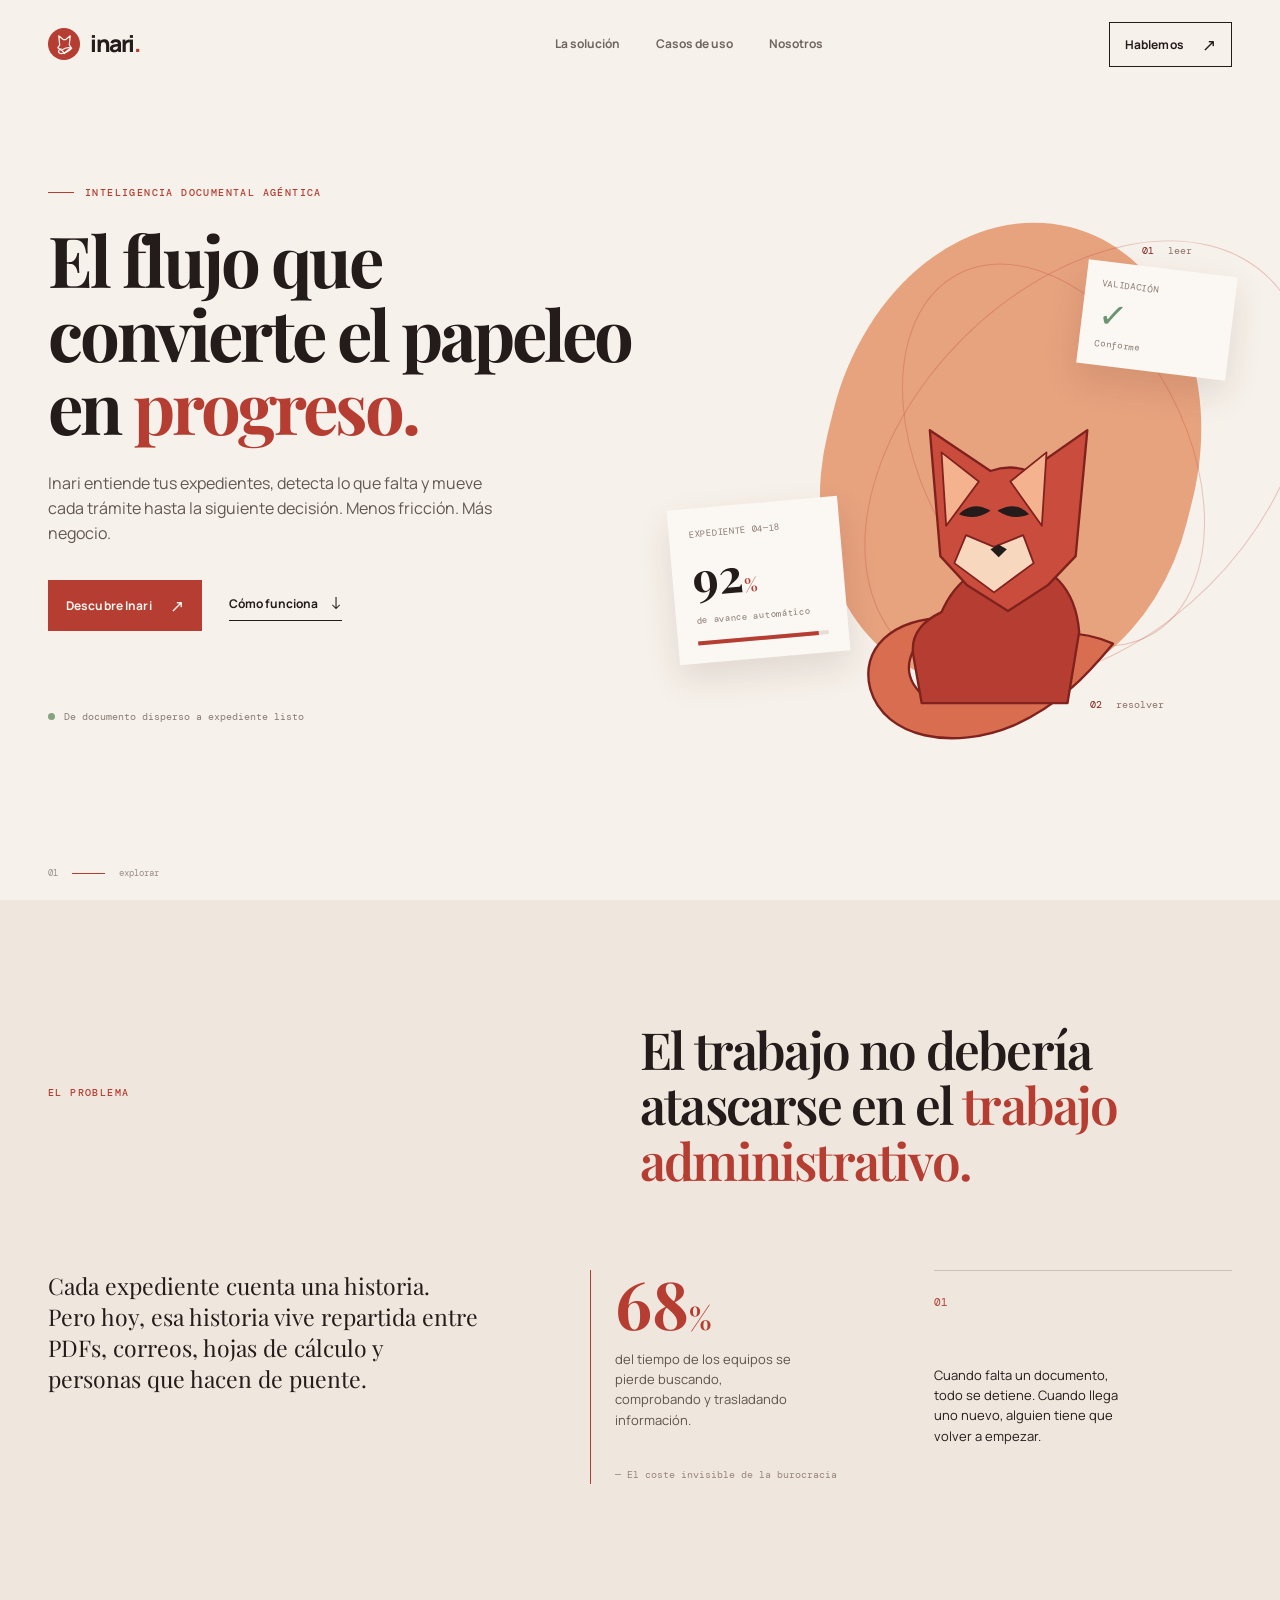
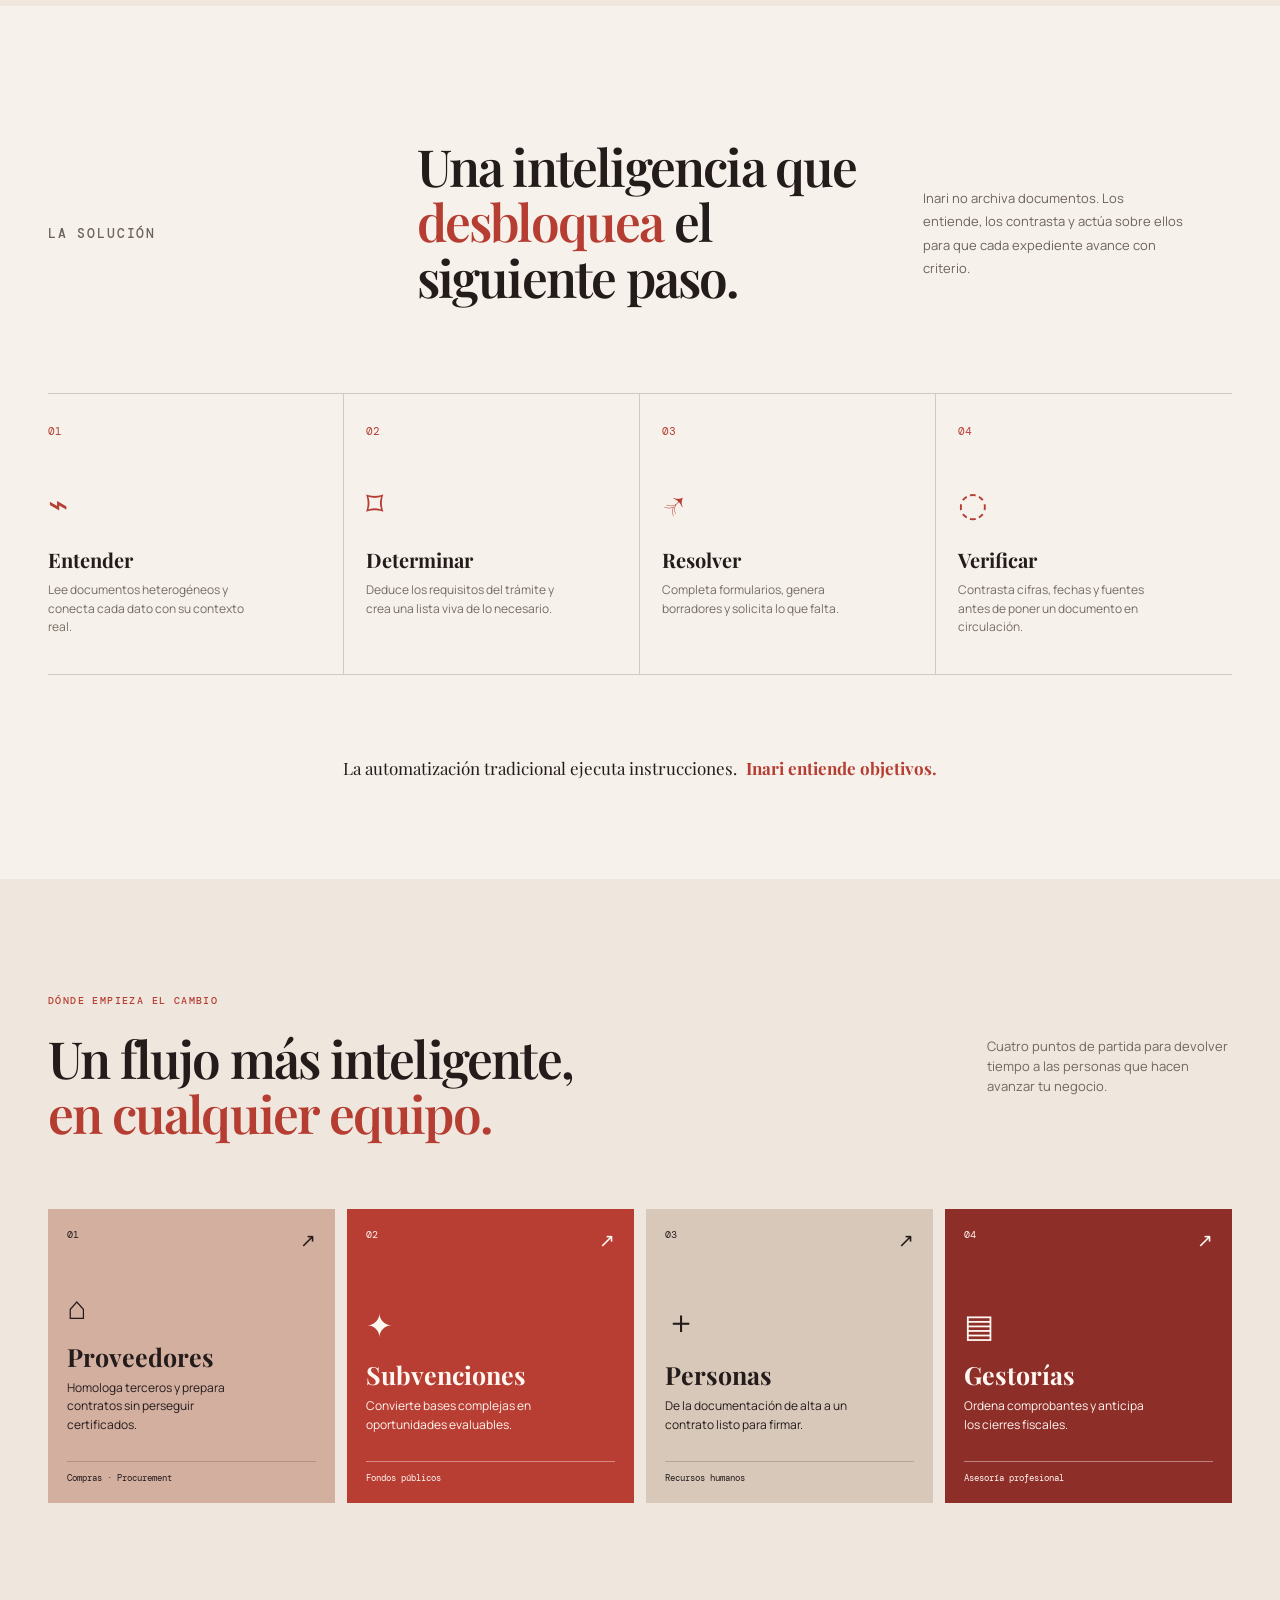
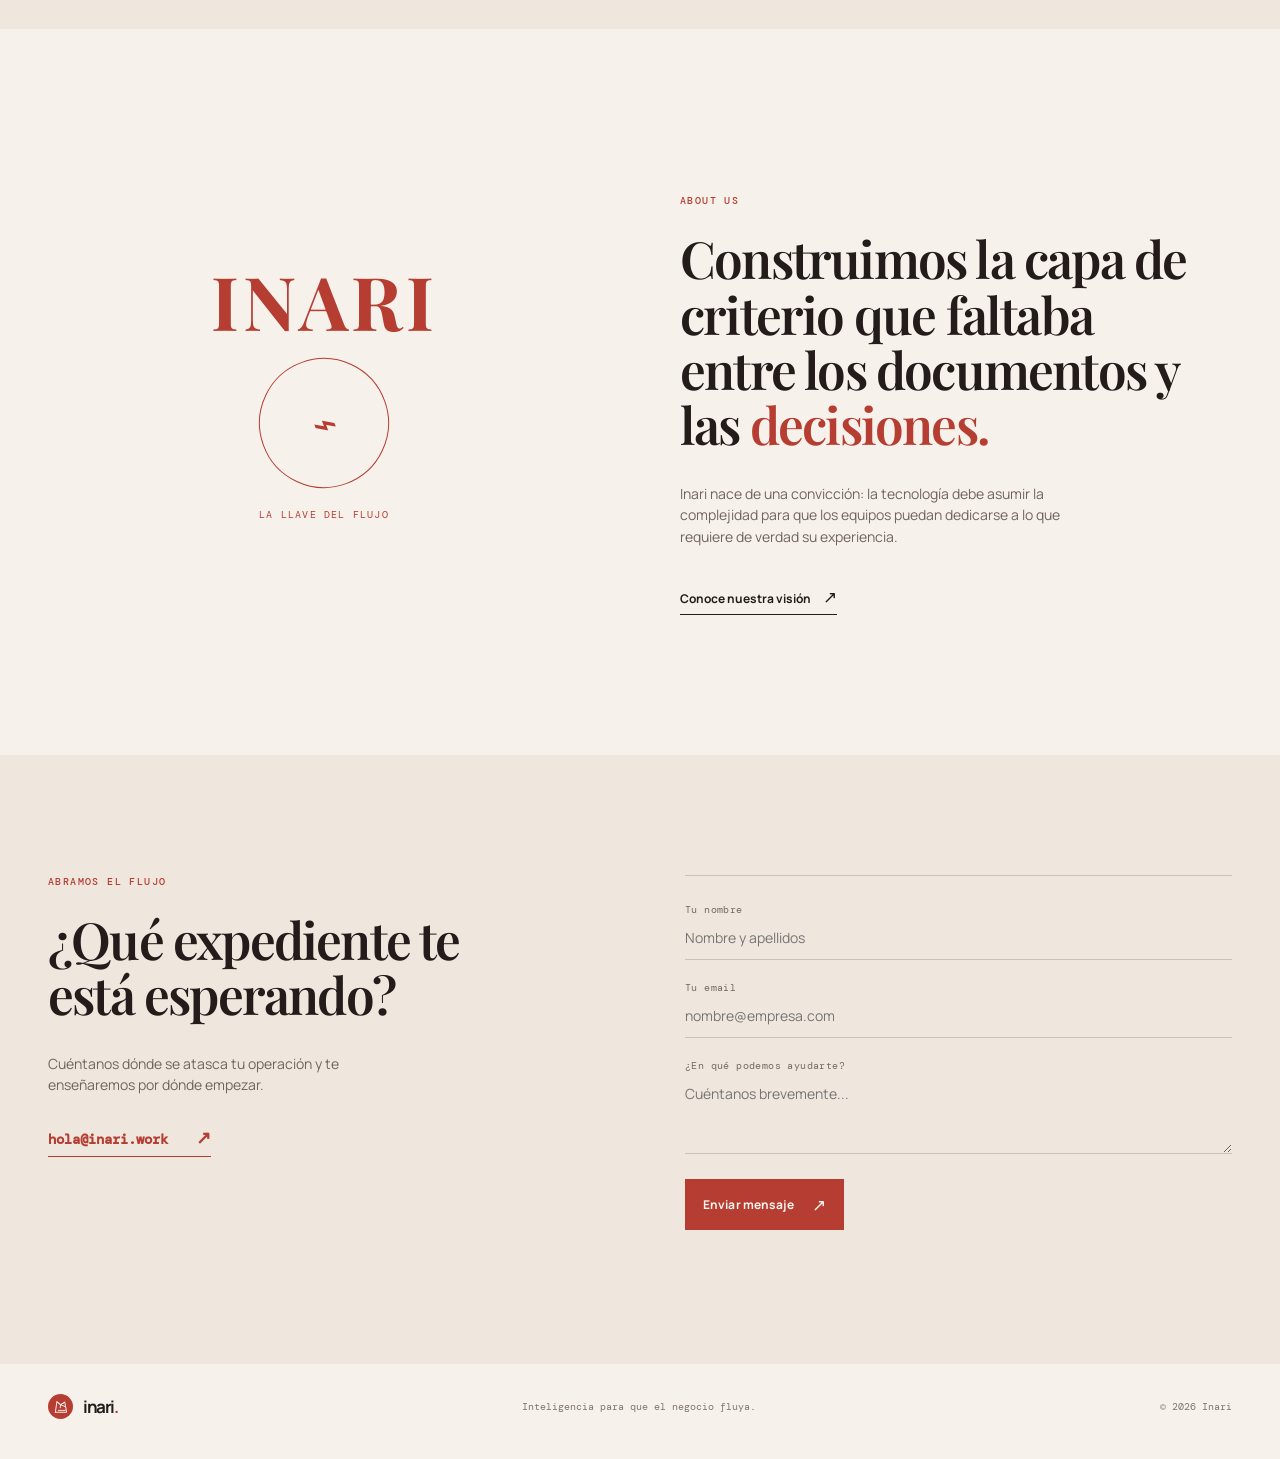
==== landing/index.html @ b53955e8 "no se" ====
<!doctype html>
<html lang="es">
  <head>
    <meta charset="UTF-8" />
    <meta name="viewport" content="width=device-width, initial-scale=1.0" />
    <meta name="description" content="Inari transforma la burocracia documental en decisiones claras y accionables." />
    <title>Inari | La inteligencia detrás de cada expediente</title>
    <link rel="preconnect" href="https://fonts.googleapis.com" />
    <link rel="preconnect" href="https://fonts.gstatic.com" crossorigin />
    <link href="https://fonts.googleapis.com/css2?family=DM+Mono:wght@400;500&family=Manrope:wght@400;500;600;700;800&family=Playfair+Display:wght@600;700&display=swap" rel="stylesheet" />
    <link rel="stylesheet" href="styles.css" />
  </head>
  <body>
    <div class="site-shell">
      <header class="topbar">
        <a class="brand" href="#inicio" aria-label="Inari, inicio">
          <span class="brand-mark" aria-hidden="true">
            <svg viewBox="0 0 48 48" role="img"><path d="M12 8 14 27l-4 6 10 7c3 2 4 5 4 5s1-3 4-5l10-7-4-6 2-19-10 8H22Z"/><path d="M17 35c-8 3-7 10 1 10 9 0 15-5 21-11-8-3-14-1-21 4"/></svg>
          </span>
          <span>inari<span class="brand-dot">.</span></span>
        </a>
        <nav class="nav-links" aria-label="Navegación principal">
          <a href="#solucion">La solución</a>
          <a href="#casos">Casos de uso</a>
          <a href="#nosotros">Nosotros</a>
        </nav>
        <a class="button button-small button-outline" href="#contacto">Hablemos <span aria-hidden="true">↗</span></a>
        <button class="menu-toggle" type="button" aria-label="Abrir menú" aria-expanded="false">☰</button>
      </header>

      <main>
        <section class="hero" id="inicio">
          <div class="hero-copy reveal">
            <p class="eyebrow"><span class="eyebrow-line"></span> Inteligencia documental agéntica</p>
            <h1>El flujo que convierte el papeleo en <em>progreso.</em></h1>
            <p class="hero-text">Inari entiende tus expedientes, detecta lo que falta y mueve cada trámite hasta la siguiente decisión. Menos fricción. Más negocio.</p>
            <div class="hero-actions">
              <a class="button button-primary" href="#contacto">Descubre Inari <span aria-hidden="true">↗</span></a>
              <a class="text-link" href="#solucion">Cómo funciona <span aria-hidden="true">↓</span></a>
            </div>
            <div class="hero-proof"><span class="proof-dot"></span><span>De documento disperso a expediente listo</span></div>
          </div>
          <div class="hero-art reveal reveal-delay" aria-label="Ilustración abstracta de un zorro y flujo documental">
            <div class="art-orbit orbit-one"></div>
            <div class="art-orbit orbit-two"></div>
            <div class="document-card card-back"><span>VALIDACIÓN</span><strong>✓</strong><small>Conforme</small></div>
            <div class="document-card card-front"><span>EXPEDIENTE 04—18</span><strong>92<span>%</span></strong><small>de avance automático</small><div class="progress"><i></i></div></div>
            <div class="fox-figure">
              <svg viewBox="0 0 300 320" role="img" aria-label="Zorro geométrico y amigable de Inari">
                <path class="fox-tail" d="M113 216c-52-1-78 28-69 61 12 42 71 53 123 31 37-16 62-42 85-70-39-17-78-8-113 15-18 12-32 23-48 31-24-20-17-48 22-68Z" />
                <path class="fox-body" d="M105 211c12-28 36-44 63-43 30 1 52 22 55 60l-10 61H88l-7-40c-3-17 5-29 24-38Z" />
                <path class="fox-head" d="m104 163-9-108 52 35c11-4 22-4 33 0l50-35-10 108-24 25-34 22-35-22Z" />
                <path class="fox-ear-inner" d="m105 74 4 63 28-38Z" /><path class="fox-ear-inner" d="m195 74-4 63-27-38Z" />
                <path class="fox-muzzle" d="m126 145 24 10 25-10 9 24-34 25-34-25Z" />
                <path class="fox-eye" d="M120 127c8-8 17-9 27-3-9 6-18 7-27 3Z" />
                <path class="fox-eye" d="M153 124c10-6 19-5 27 3-9 4-18 3-27-3Z" />
                <path class="fox-nose" d="m147 157 7-4 7 4-7 7Z" />
              </svg>
            </div>
            <div class="floating-label label-top">01 <span>leer</span></div>
            <div class="floating-label label-bottom">02 <span>resolver</span></div>
          </div>
          <div class="scroll-cue"><span>01</span><i></i><span>explorar</span></div>
        </section>

        <section class="problem section-band" id="problema">
          <div class="section-intro reveal"><p class="eyebrow">El problema</p><h2>El trabajo no debería atascarse en el <em>trabajo administrativo.</em></h2></div>
          <div class="problem-grid">
            <p class="lead-copy reveal">Cada expediente cuenta una historia. Pero hoy, esa historia vive repartida entre PDFs, correos, hojas de cálculo y personas que hacen de puente.</p>
            <div class="stat-block reveal reveal-delay"><strong>68<span>%</span></strong><p>del tiempo de los equipos se pierde buscando, comprobando y trasladando información.</p><small>— El coste invisible de la burocracia</small></div>
            <div class="problem-note reveal"><span class="note-number">01</span><p>Cuando falta un documento, todo se detiene. Cuando llega uno nuevo, alguien tiene que volver a empezar.</p></div>
          </div>
        </section>

        <section class="solution" id="solucion">
          <div class="solution-head reveal"><p class="eyebrow">La solución</p><h2>Una inteligencia que <em>desbloquea</em> el siguiente paso.</h2><p>Inari no archiva documentos. Los entiende, los contrasta y actúa sobre ellos para que cada expediente avance con criterio.</p></div>
          <div class="capabilities">
            <article class="capability reveal"><span class="cap-number">01</span><div class="cap-icon">⌁</div><h3>Entender</h3><p>Lee documentos heterogéneos y conecta cada dato con su contexto real.</p></article>
            <article class="capability reveal reveal-delay"><span class="cap-number">02</span><div class="cap-icon">⌑</div><h3>Determinar</h3><p>Deduce los requisitos del trámite y crea una lista viva de lo necesario.</p></article>
            <article class="capability reveal reveal-delay-2"><span class="cap-number">03</span><div class="cap-icon">↗</div><h3>Resolver</h3><p>Completa formularios, genera borradores y solicita lo que falta.</p></article>
            <article class="capability reveal reveal-delay-3"><span class="cap-number">04</span><div class="cap-icon">◌</div><h3>Verificar</h3><p>Contrasta cifras, fechas y fuentes antes de poner un documento en circulación.</p></article>
          </div>
          <div class="quote-strip reveal"><span>La automatización tradicional ejecuta instrucciones.</span><strong>Inari entiende objetivos.</strong></div>
        </section>

        <section class="use-cases section-band" id="casos">
          <div class="section-heading reveal"><div><p class="eyebrow">Dónde empieza el cambio</p><h2>Un flujo más inteligente, <em>en cualquier equipo.</em></h2></div><p>Cuatro puntos de partida para devolver tiempo a las personas que hacen avanzar tu negocio.</p></div>
          <div class="case-grid">
            <article class="case-card case-tall reveal"><div class="case-top"><span>01</span><span class="case-arrow">↗</span></div><div><div class="case-icon">⌂</div><h3>Proveedores</h3><p>Homologa terceros y prepara contratos sin perseguir certificados.</p><span class="case-tag">Compras · Procurement</span></div></article>
            <article class="case-card reveal reveal-delay"><div class="case-top"><span>02</span><span class="case-arrow">↗</span></div><div><div class="case-icon">✦</div><h3>Subvenciones</h3><p>Convierte bases complejas en oportunidades evaluables.</p><span class="case-tag">Fondos públicos</span></div></article>
            <article class="case-card reveal reveal-delay-2"><div class="case-top"><span>03</span><span class="case-arrow">↗</span></div><div><div class="case-icon">＋</div><h3>Personas</h3><p>De la documentación de alta a un contrato listo para firmar.</p><span class="case-tag">Recursos humanos</span></div></article>
            <article class="case-card reveal reveal-delay-3"><div class="case-top"><span>04</span><span class="case-arrow">↗</span></div><div><div class="case-icon">▤</div><h3>Gestorías</h3><p>Ordena comprobantes y anticipa los cierres fiscales.</p><span class="case-tag">Asesoría profesional</span></div></article>
          </div>
        </section>

        <section class="about" id="nosotros">
          <div class="about-mark reveal"><span>INARI</span><div class="mini-fox">⌁</div><small>LA LLAVE DEL FLUJO</small></div>
          <div class="about-copy reveal reveal-delay"><p class="eyebrow">About us</p><h2>Construimos la capa de criterio que faltaba entre los documentos y las <em>decisiones.</em></h2><p>Inari nace de una convicción: la tecnología debe asumir la complejidad para que los equipos puedan dedicarse a lo que requiere de verdad su experiencia.</p><a class="text-link" href="#contacto">Conoce nuestra visión <span aria-hidden="true">↗</span></a></div>
        </section>

        <section class="contact section-band" id="contacto">
          <div class="contact-copy reveal"><p class="eyebrow">Abramos el flujo</p><h2>¿Qué expediente te está esperando?</h2><p>Cuéntanos dónde se atasca tu operación y te enseñaremos por dónde empezar.</p><a href="mailto:hola@inari.work" class="contact-email">hola@inari.work <span>↗</span></a></div>
          <form class="contact-form reveal reveal-delay" id="contact-form">
            <label>Tu nombre<input type="text" name="name" placeholder="Nombre y apellidos" required /></label>
            <label>Tu email<input type="email" name="email" placeholder="nombre@empresa.com" required /></label>
            <label>¿En qué podemos ayudarte?<textarea name="message" rows="3" placeholder="Cuéntanos brevemente..." required></textarea></label>
            <button class="button button-primary" type="submit">Enviar mensaje <span aria-hidden="true">↗</span></button>
            <p class="form-status" role="status" aria-live="polite"></p>
          </form>
        </section>
      </main>

      <footer class="footer"><a class="brand" href="#inicio"><span class="brand-mark" aria-hidden="true"><svg viewBox="0 0 48 48"><path d="M9 38 13 10l10 8 11-7 5 27H9Z"/><path d="m13 10 10 8-1 8M34 11l-11 7 12 5M17 33h18"/></svg></span><span>inari<span class="brand-dot">.</span></span></a><span>Inteligencia para que el negocio fluya.</span><span>© 2026 Inari</span></footer>
    </div>
    <script src="script.js"></script>
  </body>
</html>
---- landing/styles.css ----
:root { --ink:#241b1b; --paper:#f6f1ea; --red:#b63d32; --red-dark:#7f211d; --peach:#e7a27e; --line:rgba(36,27,27,.18); --muted:#766d68; --serif:"Playfair Display", Georgia, serif; --sans:"Manrope", sans-serif; --mono:"DM Mono", monospace; }
* { box-sizing:border-box; }
html { scroll-behavior:smooth; }
body { margin:0; background:var(--paper); color:var(--ink); font-family:var(--sans); font-size:15px; line-height:1.55; }
a { color:inherit; text-decoration:none; }
.site-shell { overflow:hidden; }
.topbar { align-items:center; display:flex; height:88px; justify-content:space-between; margin:auto; max-width:1280px; padding:0 48px; }
.brand { align-items:center; display:flex; font-size:23px; font-weight:800; gap:10px; letter-spacing:-1.4px; }
.brand-mark { align-items:center; background:var(--red); border-radius:50%; display:flex; height:32px; justify-content:center; width:32px; }
.brand-mark svg { fill:none; height:23px; stroke:#fdf6ef; stroke-linecap:round; stroke-linejoin:round; stroke-width:2.5; width:23px; }
.brand-dot { color:var(--red); }
.nav-links { display:flex; gap:36px; margin-left:130px; }
.nav-links a { color:#6f6560; font-size:12px; font-weight:700; }
.nav-links a:hover, .text-link:hover { color:var(--red); }
.button { align-items:center; border:0; cursor:pointer; display:inline-flex; font:700 12px var(--sans); gap:18px; justify-content:center; letter-spacing:.01em; padding:14px 18px; transition:transform .25s, background .25s, color .25s; }
.button:hover { transform:translateY(-2px); }
.button span { font-size:17px; font-weight:400; }
.button-small { padding:10px 15px; }
.button-outline { border:1px solid var(--ink); }
.button-outline:hover { background:var(--ink); color:var(--paper); }
.button-primary { background:var(--red); color:#fff7f1; }
.button-primary:hover { background:var(--red-dark); }
.menu-toggle { background:none; border:0; display:none; font-size:22px; }
.hero { align-items:center; display:grid; grid-template-columns:1fr 1fr; margin:auto; max-width:1280px; min-height:calc(100vh - 88px); padding:50px 48px 94px; position:relative; }
.hero-copy { max-width:585px; padding-bottom:35px; position:relative; z-index:2; }
.eyebrow { align-items:center; color:var(--red); display:flex; font:500 10px var(--mono); letter-spacing:.14em; margin:0 0 24px; text-transform:uppercase; }
.eyebrow-line { background:var(--red); display:inline-block; height:1px; margin-right:11px; width:26px; }
h1,h2,h3,p { margin-top:0; }
h1 { font:700 clamp(48px, 5.5vw, 76px)/1.04 var(--serif); letter-spacing:-3px; margin-bottom:28px; }
h1 em,h2 em { color:var(--red); font-style:normal; }
.hero-text { color:#625852; font-size:16px; max-width:450px; }
.hero-actions { align-items:center; display:flex; gap:27px; margin-top:34px; }
.text-link { border-bottom:1px solid currentColor; font-size:12px; font-weight:700; padding-bottom:4px; }
.text-link span { font-size:17px; font-weight:400; margin-left:10px; }
.hero-proof { align-items:center; color:#877b74; display:flex; font:10px var(--mono); gap:9px; margin-top:79px; }
.proof-dot { background:#84a47d; border-radius:50%; height:7px; width:7px; }
.hero-art { height:555px; justify-self:end; max-width:570px; position:relative; width:100%; }
.hero-art:before { background:var(--peach); border-radius:50% 50% 45% 45%; content:""; height:470px; position:absolute; right:6%; top:25px; transform:rotate(14deg); width:370px; }
.fox-figure { bottom:10px; position:absolute; right:11%; width:350px; z-index:2; }
.fox-figure svg { display:block; width:100%; }
.fox-tail { fill:#d96d50; stroke:var(--red-dark); stroke-linejoin:round; stroke-width:2; }
.fox-body,.fox-head { fill:var(--red); stroke:var(--red-dark); stroke-linejoin:round; stroke-width:2; }
.fox-head { fill:#c94c3c; }
.fox-ear-inner { fill:#f4b28f; stroke:var(--red-dark); stroke-linejoin:round; stroke-width:1.5; }
.fox-muzzle { fill:#f8d7bf; stroke:var(--red-dark); stroke-linejoin:round; stroke-width:1.5; }
.fox-eye { fill:var(--ink); }
.fox-nose { fill:var(--ink); }
.document-card { background:#fbf8f3; box-shadow:0 15px 35px rgba(70,32,25,.12); display:flex; flex-direction:column; position:absolute; z-index:3; }
.document-card span,.document-card small { color:#8a7770; font:9px var(--mono); letter-spacing:.08em; }
.document-card strong { font:700 47px var(--serif); line-height:1; }
.document-card strong span { color:var(--red); font:700 18px var(--serif); }
.card-front { bottom:92px; gap:13px; left:2%; padding:20px 20px 18px; transform:rotate(-5deg); width:171px; }
.card-back { padding:16px; right:0; top:73px; transform:rotate(7deg); width:150px; }
.card-back strong { color:#6b9470; font:35px var(--sans); }
.progress { background:#e8ddd5; height:4px; margin-top:2px; width:100%; }
.progress i { background:var(--red); display:block; height:100%; width:92%; }
.floating-label { color:var(--red-dark); font:10px var(--mono); position:absolute; z-index:4; }.floating-label span { color:#90736a; margin-left:8px; }.label-top { right:7%; top:9%; }.label-bottom { bottom:7%; right:12%; }
.art-orbit { border:1px solid rgba(182,61,50,.26); border-radius:50%; height:410px; position:absolute; right:8%; top:55px; transform:rotate(-28deg); width:265px; }.orbit-two { height:520px; right:-5%; top:7px; transform:rotate(45deg); width:350px; }
.scroll-cue { align-items:center; bottom:21px; color:#998e86; display:flex; font:9px var(--mono); gap:14px; left:48px; position:absolute; }.scroll-cue i { background:var(--red); display:block; height:1px; width:33px; }
.section-band { background:#efe6dd; }
.problem { padding:122px max(48px, calc((100vw - 1184px)/2)); }.section-intro { display:grid; grid-template-columns:1fr 1fr; }.section-intro h2,.solution-head h2,.section-heading h2,.about h2,.contact h2 { font:600 clamp(34px,4vw,54px)/1.08 var(--serif); letter-spacing:-1.8px; margin:0; max-width:530px; }.problem-grid { display:grid; gap:45px; grid-template-columns:1.25fr .75fr .75fr; margin-top:82px; }.lead-copy { font:400 23px/1.35 var(--serif); max-width:430px; }.stat-block { border-left:1px solid var(--red); padding-left:24px; }.stat-block strong { color:var(--red); font:700 66px/1 var(--serif); }.stat-block strong span { font-size:31px; }.stat-block p { color:#5e534d; font-size:13px; margin:13px 0 31px; max-width:190px; }.stat-block small { color:#9a857b; font:10px var(--mono); }.problem-note { border-top:1px solid var(--line); padding-top:18px; }.note-number,.cap-number { color:var(--red); font:11px var(--mono); }.problem-note p { font-size:13px; margin-top:53px; max-width:205px; }
.solution { margin:auto; max-width:1280px; padding:133px 48px 100px; }.solution-head { display:grid; grid-template-columns:1fr 1.4fr .9fr; gap:25px; }.solution-head h2 { max-width:460px; }.solution-head > p { color:#6e625c; font-size:13px; line-height:1.8; max-width:260px; padding-top:48px; }.capabilities { border-bottom:1px solid var(--line); border-top:1px solid var(--line); display:grid; grid-template-columns:repeat(4,1fr); margin-top:88px; }.capability { border-right:1px solid var(--line); min-height:250px; padding:24px 22px 25px 0; }.capability:not(:first-child) { padding-left:22px; }.capability:last-child { border-right:0; }.cap-icon { color:var(--red); font:34px var(--serif); margin:38px 0 21px; }.capability h3 { font:700 20px var(--serif); margin-bottom:8px; }.capability p { color:#766b65; font-size:12px; max-width:200px; }.quote-strip { display:flex; font:17px var(--serif); gap:9px; justify-content:center; margin-top:82px; }.quote-strip strong { color:var(--red); }
.use-cases { padding:115px max(48px, calc((100vw - 1184px)/2)) 126px; }.section-heading { display:flex; justify-content:space-between; }.section-heading > p { color:#716660; font-size:13px; max-width:245px; padding-top:42px; }.case-grid { display:grid; gap:12px; grid-template-columns:repeat(4,1fr); margin-top:68px; }.case-card { background:#d3afa0; display:flex; flex-direction:column; justify-content:space-between; min-height:294px; padding:19px; transition:transform .25s; }.case-card:hover { transform:translateY(-7px); }.case-card:nth-child(2) { background:#b83d32; color:#fff7f1; }.case-card:nth-child(3) { background:#d8c8b9; }.case-card:nth-child(4) { background:#8e2e29; color:#fff7f1; }.case-top { display:flex; font:10px var(--mono); justify-content:space-between; }.case-arrow { font-size:19px; }.case-icon { font:32px var(--serif); margin-bottom:13px; }.case-card h3 { font:700 25px var(--serif); margin-bottom:6px; }.case-card p { font-size:12px; line-height:1.55; max-width:195px; }.case-tag { border-top:1px solid rgba(36,27,27,.2); display:block; font:9px var(--mono); margin-top:27px; padding-top:10px; }.case-card:nth-child(2) .case-tag,.case-card:nth-child(4) .case-tag { border-color:rgba(255,255,255,.4); }
.about { display:grid; gap:80px; grid-template-columns:1fr 1fr; margin:auto; max-width:1280px; padding:140px 48px; }.about-mark { align-items:center; color:var(--red); display:flex; flex-direction:column; justify-content:center; }.about-mark span { font:700 74px/1 var(--serif); letter-spacing:4px; }.mini-fox { align-items:center; border:1px solid var(--red); border-radius:50%; display:flex; font-size:40px; height:130px; justify-content:center; margin:20px 0; transform:rotate(-20deg); width:130px; }.about-mark small { font:10px var(--mono); letter-spacing:.12em; }.about-copy { padding-top:25px; }.about-copy h2 { margin-bottom:30px; }.about-copy > p:not(.eyebrow) { color:#70645d; font-size:14px; max-width:430px; }.about-copy .text-link { display:inline-block; margin-top:22px; }
.contact { display:grid; gap:90px; grid-template-columns:1fr 1fr; padding:120px max(48px, calc((100vw - 1184px)/2)); }.contact h2 { max-width:470px; }.contact-copy > p:not(.eyebrow) { color:#71655f; font-size:14px; margin:30px 0; max-width:330px; }.contact-email { border-bottom:1px solid var(--red); color:var(--red); display:inline-block; font:600 14px var(--mono); padding-bottom:6px; }.contact-email span { font-size:18px; margin-left:20px; }.contact-form { border-top:1px solid var(--line); padding-top:6px; }.contact-form label { color:#766a63; display:block; font:10px var(--mono); letter-spacing:.04em; margin-top:21px; }.contact-form input,.contact-form textarea { background:transparent; border:0; border-bottom:1px solid var(--line); border-radius:0; color:var(--ink); display:block; font:14px var(--sans); outline:0; padding:12px 0; resize:vertical; width:100%; }.contact-form input:focus,.contact-form textarea:focus { border-color:var(--red); }.contact-form button { margin-top:25px; }.form-status { color:var(--red-dark); font:11px var(--mono); margin:14px 0 0; }.footer { align-items:center; color:#81766f; display:flex; font:10px var(--mono); justify-content:space-between; margin:auto; max-width:1280px; padding:30px 48px 40px; }.footer .brand { color:var(--ink); font:700 17px var(--sans); }.footer .brand-mark { height:25px; width:25px; }.footer .brand-mark svg { height:18px; width:18px; }
.reveal { opacity:0; transform:translateY(18px); transition:opacity .7s ease, transform .7s ease; }.reveal.visible { opacity:1; transform:none; }.reveal-delay { transition-delay:.12s; }.reveal-delay-2 { transition-delay:.22s; }.reveal-delay-3 { transition-delay:.32s; }
@media (max-width:800px) { .topbar { height:72px; padding:0 22px; }.nav-links,.topbar > .button { display:none; }.menu-toggle { display:block; }.hero { display:block; min-height:auto; padding:72px 22px 95px; }.hero-copy { padding:0; }.hero-art { height:440px; margin:48px auto 0; max-width:500px; }.hero-art:before { height:350px; right:10%; width:275px; }.fox-figure { right:14%; width:285px; }.card-front { bottom:35px; left:2%; }.card-back { right:2%; top:34px; }.scroll-cue { bottom:25px; left:22px; }.problem,.use-cases,.contact { padding-left:22px; padding-right:22px; }.problem { padding-bottom:85px; padding-top:85px; }.section-intro,.problem-grid,.solution-head,.about,.contact { display:block; }.problem-grid { margin-top:50px; }.stat-block { margin:45px 0; }.problem-note p { margin-top:28px; }.solution { padding:85px 22px; }.solution-head > p { padding-top:25px; }.capabilities { grid-template-columns:1fr 1fr; margin-top:55px; }.capability { min-height:225px; }.capability:nth-child(2) { border-right:0; }.capability:nth-child(3),.capability:nth-child(4) { border-top:1px solid var(--line); }.capability:nth-child(3) { padding-left:0; }.quote-strip { display:block; font-size:15px; line-height:1.7; margin-top:55px; text-align:center; }.use-cases { padding-bottom:85px; padding-top:85px; }.section-heading > p { padding-top:25px; }.case-grid { grid-template-columns:1fr 1fr; margin-top:48px; }.case-card { min-height:280px; }.about { padding:90px 22px; }.about-mark { margin-bottom:65px; }.about-mark span { font-size:60px; }.contact { gap:55px; padding-bottom:85px; padding-top:85px; }.footer { align-items:flex-start; flex-direction:column; gap:18px; padding:26px 22px 35px; } }
@media (max-width:470px) { h1 { letter-spacing:-2px; }.hero-actions { align-items:flex-start; flex-direction:column; gap:20px; }.hero-art { height:365px; }.fox-figure { right:8%; width:238px; }.hero-art:before { height:280px; right:4%; top:35px; width:220px; }.art-orbit { height:310px; right:0; top:37px; width:210px; }.orbit-two { height:370px; right:-10%; top:20px; width:255px; }.card-front { padding:15px; width:150px; }.document-card strong { font-size:38px; }.card-back { padding:12px; width:120px; }.case-grid { grid-template-columns:1fr; }.case-card { min-height:245px; }.case-tall { min-height:245px; }.capabilities { grid-template-columns:1fr; }.capability,.capability:nth-child(3) { border-bottom:1px solid var(--line); border-right:0; padding-left:0; }.capability:last-child { border-bottom:0; }.capability { min-height:195px; }.cap-icon { margin-top:25px; }.section-heading h2 { max-width:360px; } }
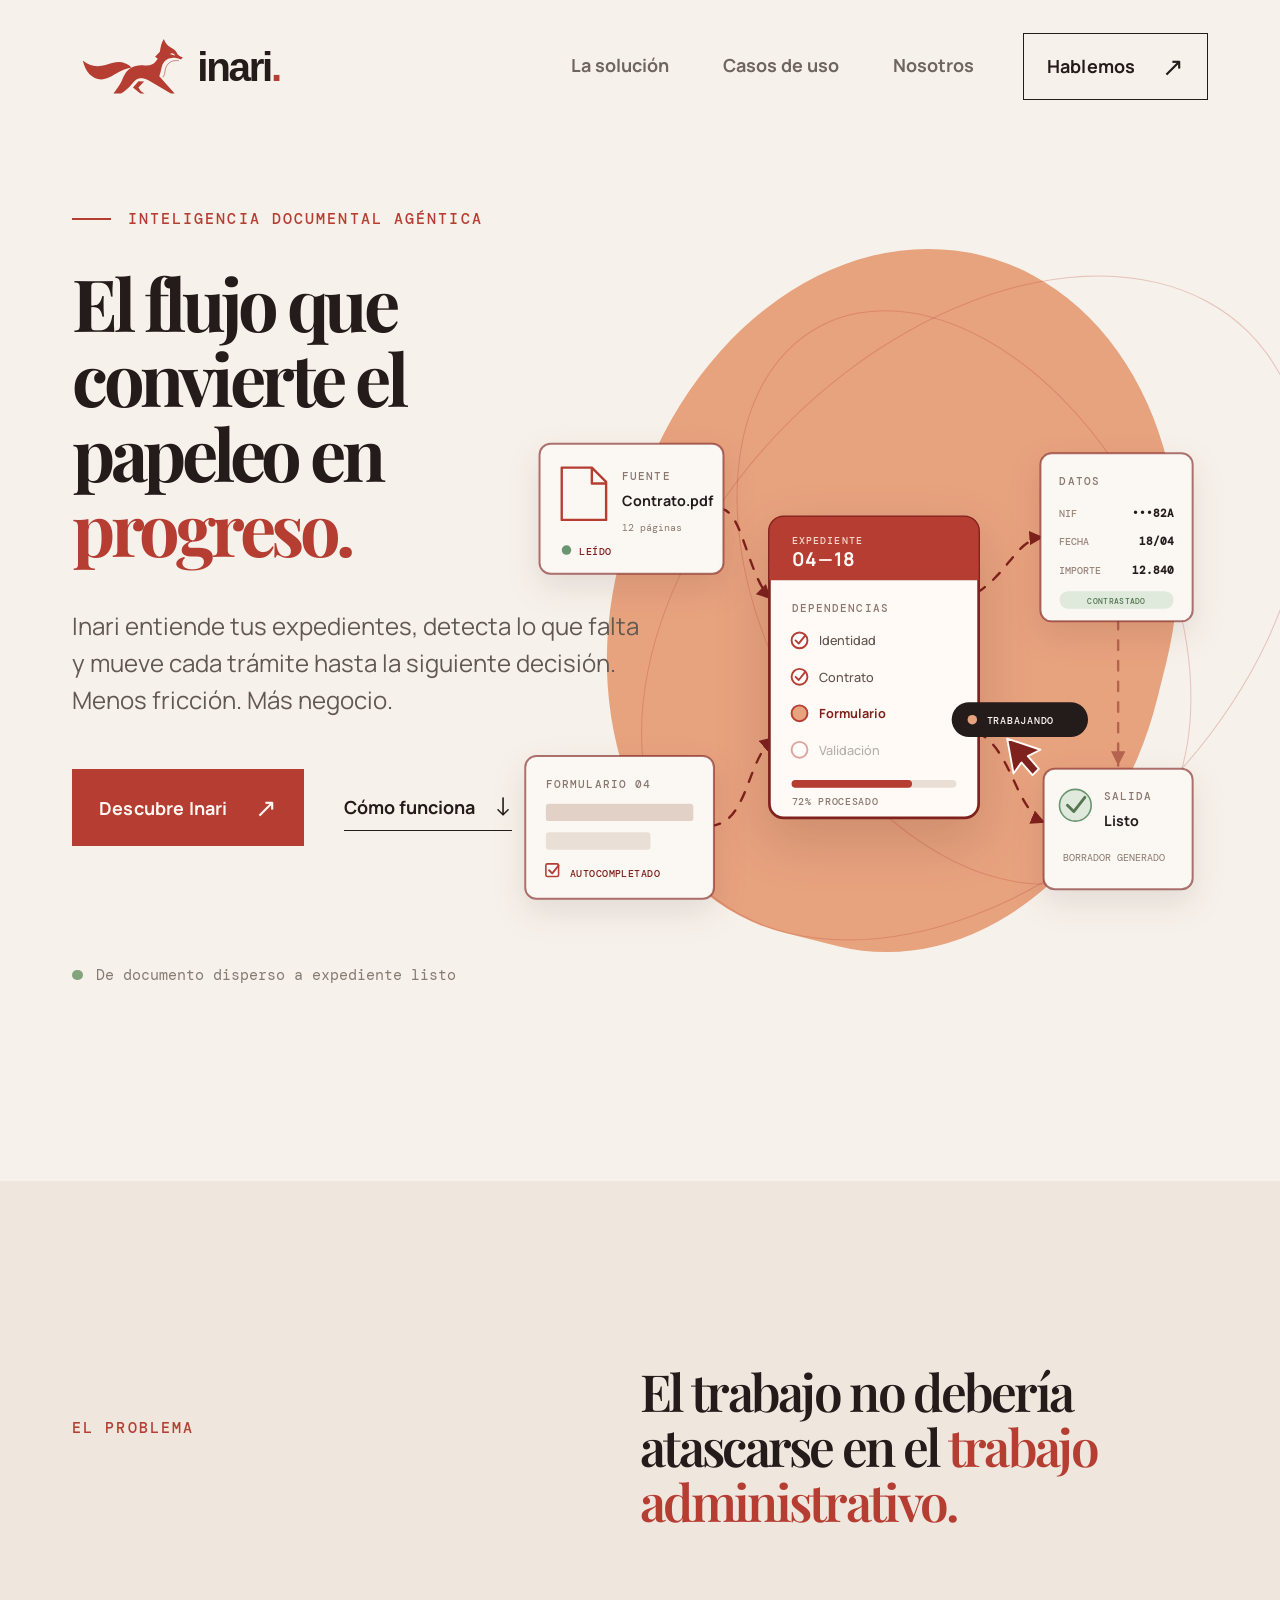
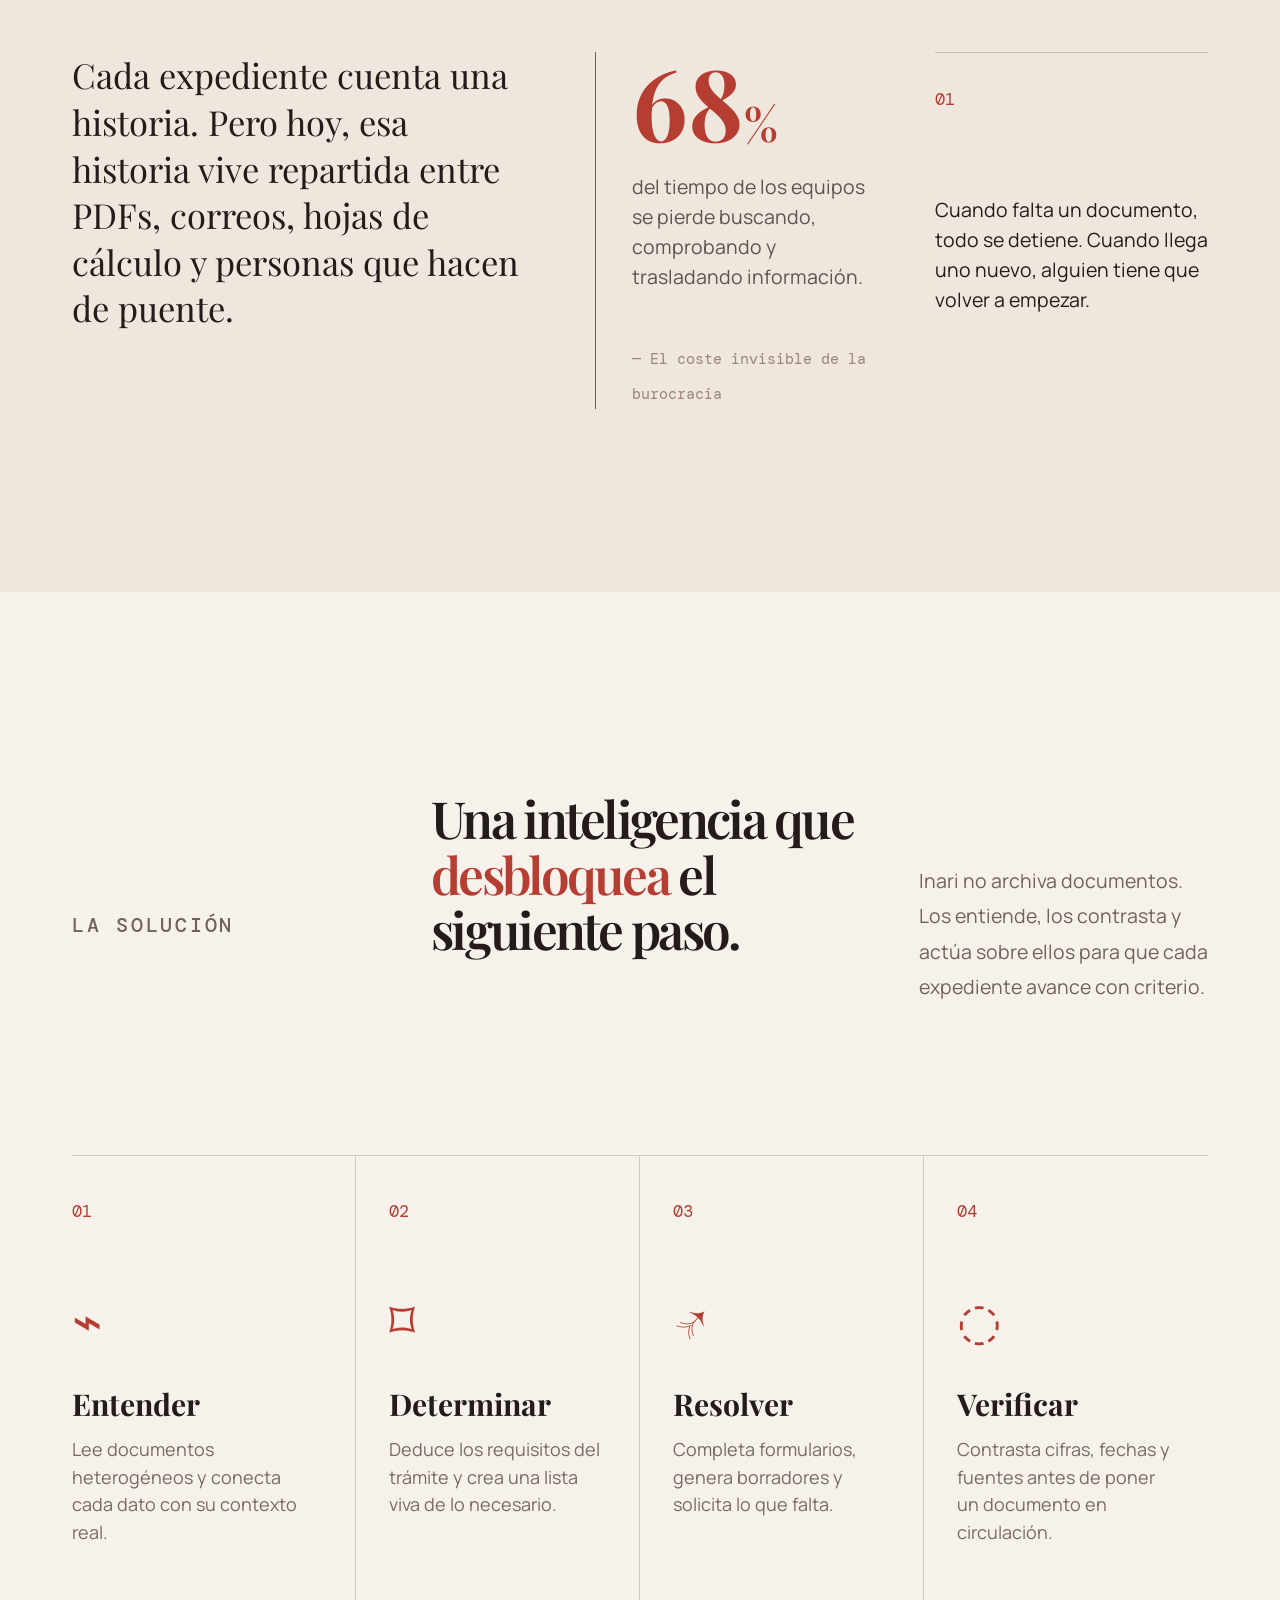
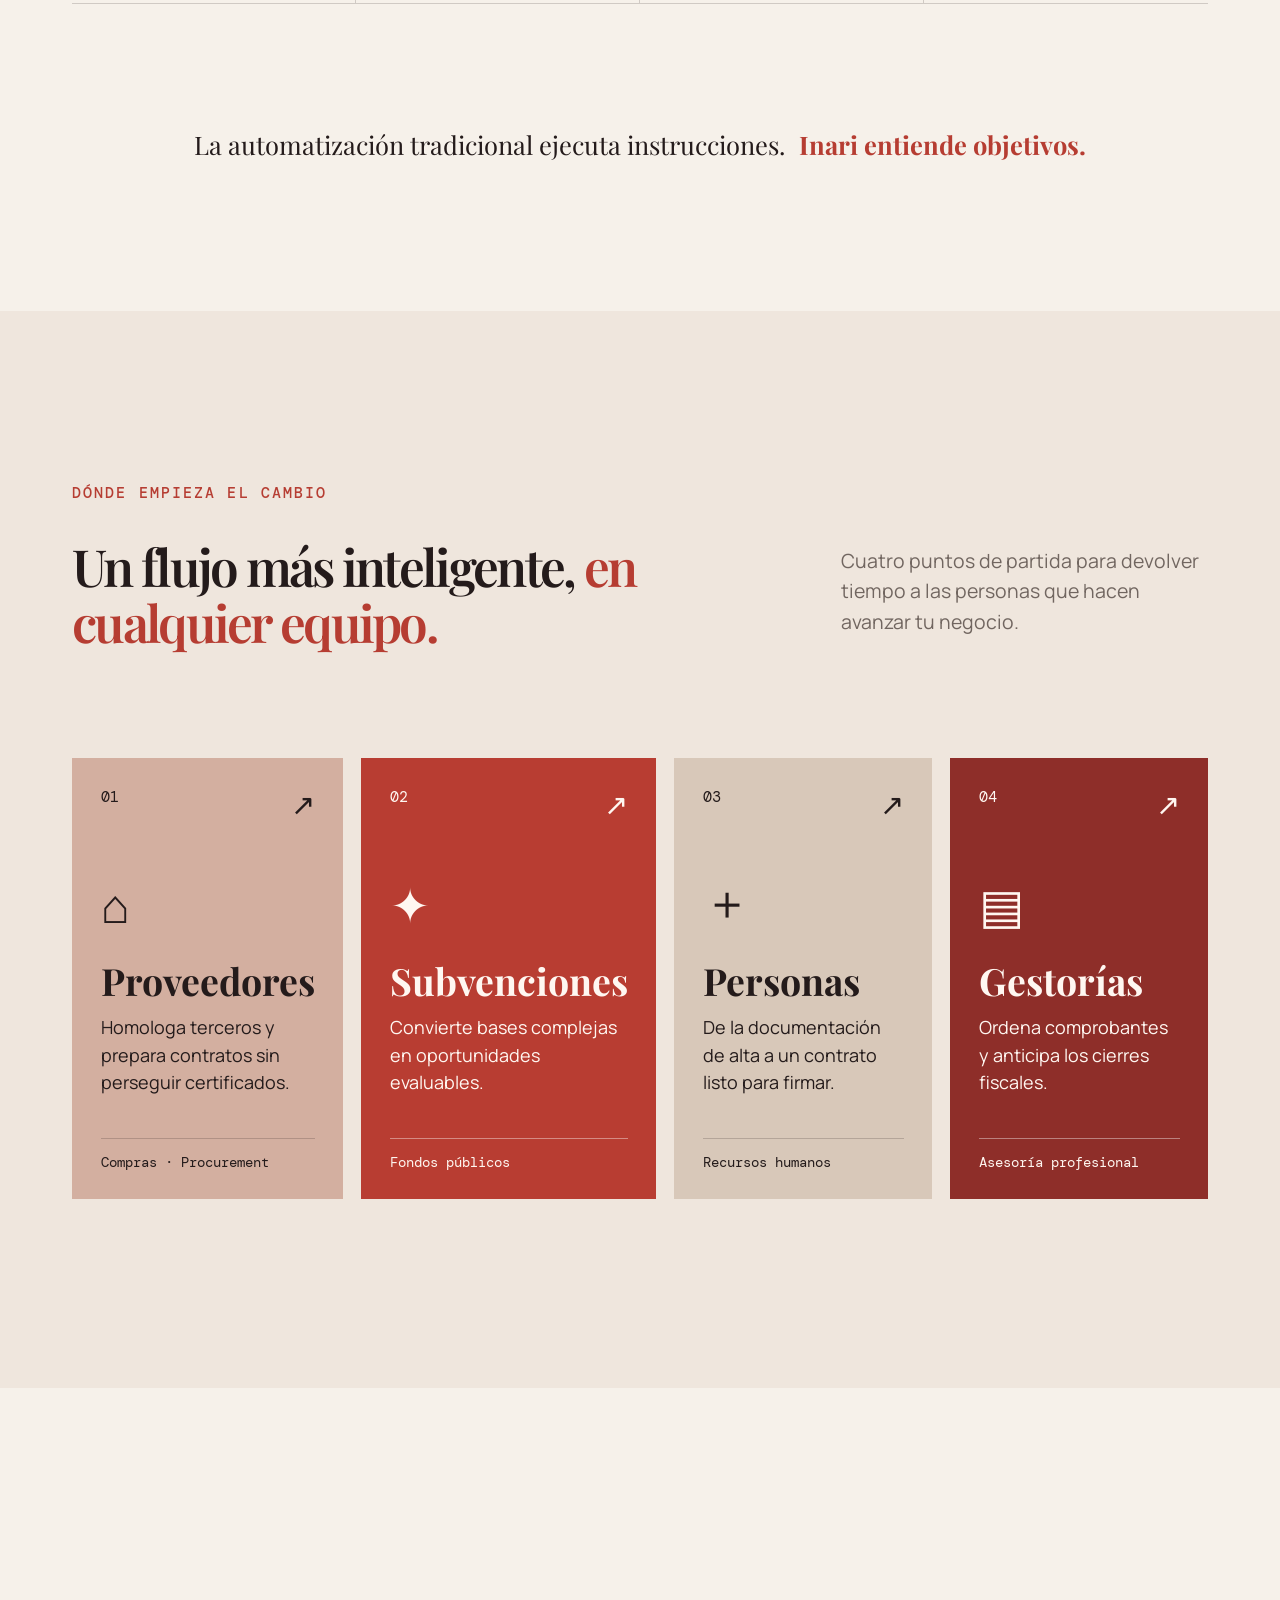
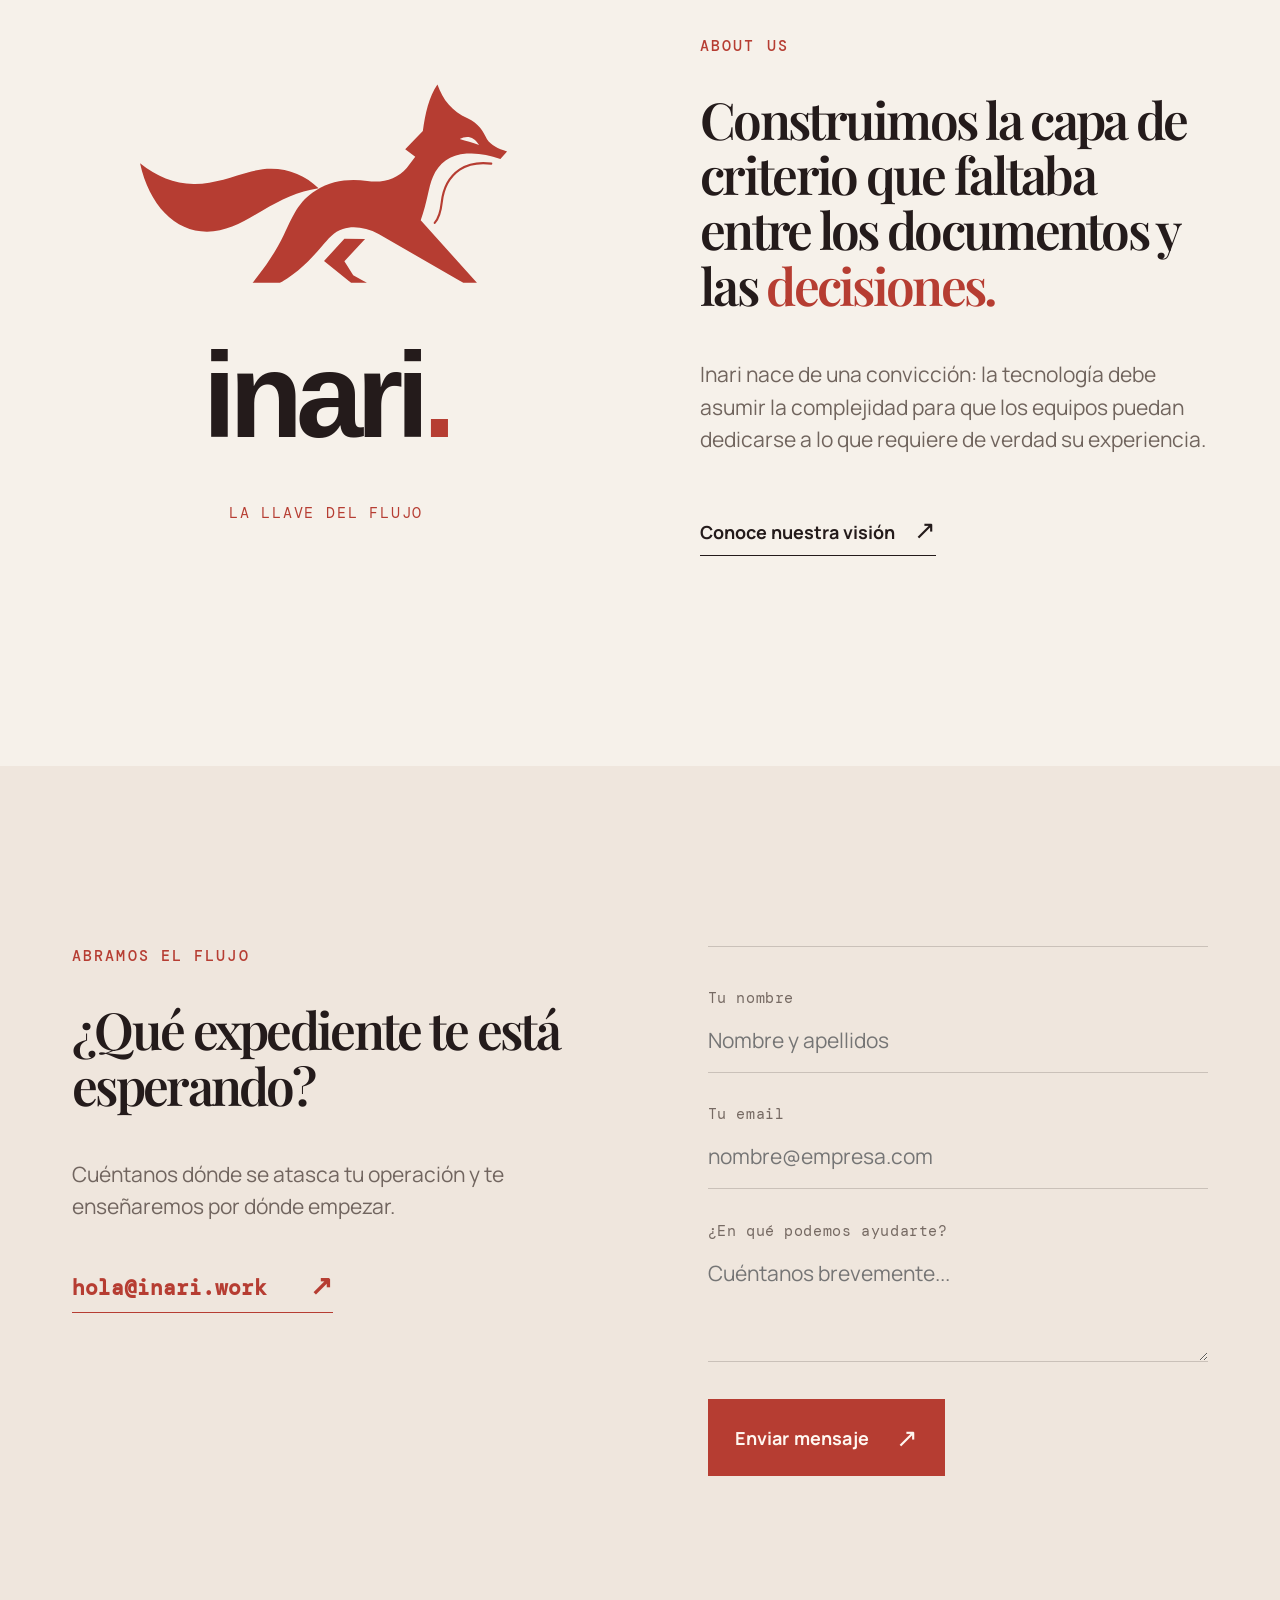
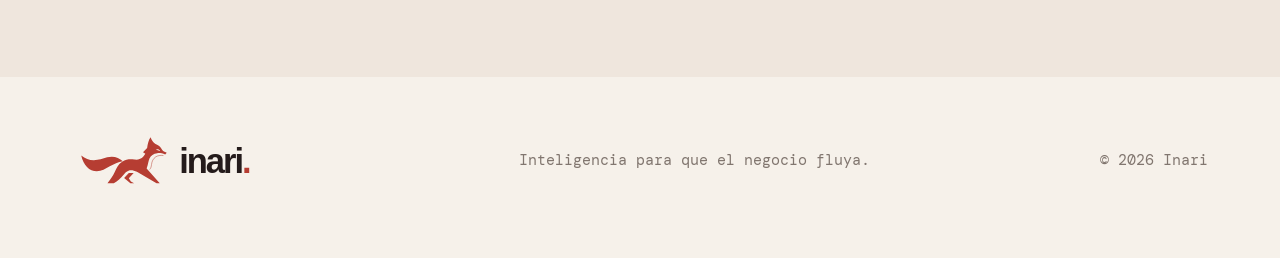
==== commit 4453d162: "modificado y creado todo el branding" ====
--- a/landing/index.html
+++ b/landing/index.html
@@ -14,10 +14,7 @@
     <div class="site-shell">
       <header class="topbar">
         <a class="brand" href="#inicio" aria-label="Inari, inicio">
-          <span class="brand-mark" aria-hidden="true">
-            <svg viewBox="0 0 48 48" role="img"><path d="M12 8 14 27l-4 6 10 7c3 2 4 5 4 5s1-3 4-5l10-7-4-6 2-19-10 8H22Z"/><path d="M17 35c-8 3-7 10 1 10 9 0 15-5 21-11-8-3-14-1-21 4"/></svg>
-          </span>
-          <span>inari<span class="brand-dot">.</span></span>
+          <img class="brand-logo" src="branding/inari-logo-horizontal.svg" alt="" />
         </a>
         <nav class="nav-links" aria-label="Navegación principal">
           <a href="#solucion">La solución</a>
@@ -40,27 +37,100 @@
             </div>
             <div class="hero-proof"><span class="proof-dot"></span><span>De documento disperso a expediente listo</span></div>
           </div>
-          <div class="hero-art reveal reveal-delay" aria-label="Ilustración abstracta de un zorro y flujo documental">
+          <div class="hero-art reveal reveal-delay" aria-label="Visualización de un grafo de dependencias documentales en proceso">
             <div class="art-orbit orbit-one"></div>
             <div class="art-orbit orbit-two"></div>
-            <div class="document-card card-back"><span>VALIDACIÓN</span><strong>✓</strong><small>Conforme</small></div>
-            <div class="document-card card-front"><span>EXPEDIENTE 04—18</span><strong>92<span>%</span></strong><small>de avance automático</small><div class="progress"><i></i></div></div>
-            <div class="fox-figure">
-              <svg viewBox="0 0 300 320" role="img" aria-label="Zorro geométrico y amigable de Inari">
-                <path class="fox-tail" d="M113 216c-52-1-78 28-69 61 12 42 71 53 123 31 37-16 62-42 85-70-39-17-78-8-113 15-18 12-32 23-48 31-24-20-17-48 22-68Z" />
-                <path class="fox-body" d="M105 211c12-28 36-44 63-43 30 1 52 22 55 60l-10 61H88l-7-40c-3-17 5-29 24-38Z" />
-                <path class="fox-head" d="m104 163-9-108 52 35c11-4 22-4 33 0l50-35-10 108-24 25-34 22-35-22Z" />
-                <path class="fox-ear-inner" d="m105 74 4 63 28-38Z" /><path class="fox-ear-inner" d="m195 74-4 63-27-38Z" />
-                <path class="fox-muzzle" d="m126 145 24 10 25-10 9 24-34 25-34-25Z" />
-                <path class="fox-eye" d="M120 127c8-8 17-9 27-3-9 6-18 7-27 3Z" />
-                <path class="fox-eye" d="M153 124c10-6 19-5 27 3-9 4-18 3-27-3Z" />
-                <path class="fox-nose" d="m147 157 7-4 7 4-7 7Z" />
+            <div class="workflow-figure">
+              <svg viewBox="0 0 440 360" role="img" aria-label="Grafo de dependencias entre documentos, formularios y validaciones">
+                <defs>
+                  <marker id="graph-arrow" markerWidth="8" markerHeight="8" refX="6" refY="3" orient="auto"><path d="M0 0 6 3 0 6Z" /></marker>
+                </defs>
+
+                <g class="graph-links">
+                  <path class="graph-edge" d="M132 80C146 80 149 122 164 137" />
+                  <path class="graph-edge" d="M126 280C150 278 148 239 166 224" />
+                  <path class="graph-edge" d="M294 133C315 119 319 99 336 98" />
+                  <path class="graph-edge" d="M294 221C316 231 318 270 337 278" />
+                  <path class="graph-edge graph-edge-secondary" d="M383 150V242" />
+                </g>
+
+                <g class="graph-node graph-file" transform="translate(18 39)">
+                  <rect class="graph-node-bg" width="116" height="82" rx="7" />
+                  <path class="graph-file-icon" d="M14 15h19l9 9v24H14Zm19 0v10h9" />
+                  <text class="graph-kicker" x="52" y="23">FUENTE</text>
+                  <text class="graph-title" x="52" y="39">Contrato.pdf</text>
+                  <text class="graph-meta" x="52" y="55">12 páginas</text>
+                  <circle class="graph-status-dot" cx="17" cy="67" r="3" />
+                  <text class="graph-status" x="25" y="70">LEÍDO</text>
+                </g>
+
+                <g class="graph-node graph-form" transform="translate(9 236)">
+                  <rect class="graph-node-bg" width="119" height="90" rx="7" />
+                  <text class="graph-kicker" x="13" y="20">FORMULARIO 04</text>
+                  <rect class="graph-field" x="13" y="30" width="93" height="11" rx="2" />
+                  <rect class="graph-field" x="13" y="48" width="66" height="11" rx="2" />
+                  <rect class="graph-checkbox" x="13" y="68" width="8" height="8" rx="1" />
+                  <path class="graph-check" d="m15 72 2 2 4-5" />
+                  <text class="graph-status" x="28" y="76">AUTOCOMPLETADO</text>
+                </g>
+
+                <g class="graph-node graph-main" transform="translate(163 85)">
+                  <rect class="graph-node-bg" width="132" height="190" rx="9" />
+                  <rect class="graph-main-head" width="132" height="39" rx="9" />
+                  <path class="graph-main-head-fix" d="M0 30h132v10H0z" />
+                  <text class="graph-main-kicker" x="14" y="17">EXPEDIENTE</text>
+                  <text class="graph-main-title" x="14" y="31">04—18</text>
+                  <text class="graph-kicker" x="14" y="60">DEPENDENCIAS</text>
+                  <g class="graph-task">
+                    <circle cx="19" cy="78" r="5" /><path d="m16.5 78 2 2 4-5" />
+                    <text x="31" y="81">Identidad</text>
+                  </g>
+                  <g class="graph-task">
+                    <circle cx="19" cy="101" r="5" /><path d="m16.5 101 2 2 4-5" />
+                    <text x="31" y="104">Contrato</text>
+                  </g>
+                  <g class="graph-task graph-task-active">
+                    <circle cx="19" cy="124" r="5" />
+                    <text x="31" y="127">Formulario</text>
+                  </g>
+                  <g class="graph-task graph-task-pending">
+                    <circle cx="19" cy="147" r="5" />
+                    <text x="31" y="150">Validación</text>
+                  </g>
+                  <rect class="graph-progress-track" x="14" y="166" width="104" height="5" rx="2.5" />
+                  <rect class="graph-progress-value" x="14" y="166" width="76" height="5" rx="2.5" />
+                  <text class="graph-progress-label" x="14" y="182">72% PROCESADO</text>
+                </g>
+
+                <g class="graph-node graph-data" transform="translate(334 45)">
+                  <rect class="graph-node-bg" width="96" height="106" rx="7" />
+                  <text class="graph-kicker" x="12" y="20">DATOS</text>
+                  <text class="graph-data-label" x="12" y="40">NIF</text><text class="graph-data-value" x="84" y="40" text-anchor="end">•••82A</text>
+                  <text class="graph-data-label" x="12" y="58">FECHA</text><text class="graph-data-value" x="84" y="58" text-anchor="end">18/04</text>
+                  <text class="graph-data-label" x="12" y="76">IMPORTE</text><text class="graph-data-value" x="84" y="76" text-anchor="end">12.840</text>
+                  <rect class="graph-chip" x="12" y="87" width="72" height="11" rx="5.5" />
+                  <text class="graph-chip-text" x="48" y="95" text-anchor="middle">CONTRASTADO</text>
+                </g>
+
+                <g class="graph-node graph-result" transform="translate(336 244)">
+                  <rect class="graph-node-bg" width="94" height="76" rx="7" />
+                  <circle class="graph-result-ring" cx="20" cy="23" r="10" />
+                  <path class="graph-result-check" d="m15 23 4 4 7-9" />
+                  <text class="graph-kicker" x="38" y="20">SALIDA</text>
+                  <text class="graph-title" x="38" y="36">Listo</text>
+                  <text class="graph-meta" x="12" y="58">BORRADOR GENERADO</text>
+                </g>
+
+                <g class="graph-working" transform="translate(278 202)">
+                  <rect width="86" height="22" rx="11" />
+                  <circle cx="13" cy="11" r="3" />
+                  <text x="22" y="14">TRABAJANDO</text>
+                </g>
+                <path class="graph-cursor" d="m313 225 4 22 5-7 7 8 4-4-7-8 8-4Z" />
               </svg>
             </div>
-            <div class="floating-label label-top">01 <span>leer</span></div>
-            <div class="floating-label label-bottom">02 <span>resolver</span></div>
+
           </div>
-          <div class="scroll-cue"><span>01</span><i></i><span>explorar</span></div>
         </section>
 
         <section class="problem section-band" id="problema">
@@ -94,7 +164,7 @@
         </section>
 
         <section class="about" id="nosotros">
-          <div class="about-mark reveal"><span>INARI</span><div class="mini-fox">⌁</div><small>LA LLAVE DEL FLUJO</small></div>
+          <div class="about-mark reveal"><img src="branding/inari-logo-stacked.svg" alt="Inari" /><small>LA LLAVE DEL FLUJO</small></div>
           <div class="about-copy reveal reveal-delay"><p class="eyebrow">About us</p><h2>Construimos la capa de criterio que faltaba entre los documentos y las <em>decisiones.</em></h2><p>Inari nace de una convicción: la tecnología debe asumir la complejidad para que los equipos puedan dedicarse a lo que requiere de verdad su experiencia.</p><a class="text-link" href="#contacto">Conoce nuestra visión <span aria-hidden="true">↗</span></a></div>
         </section>
 
@@ -110,7 +180,7 @@
         </section>
       </main>
 
-      <footer class="footer"><a class="brand" href="#inicio"><span class="brand-mark" aria-hidden="true"><svg viewBox="0 0 48 48"><path d="M9 38 13 10l10 8 11-7 5 27H9Z"/><path d="m13 10 10 8-1 8M34 11l-11 7 12 5M17 33h18"/></svg></span><span>inari<span class="brand-dot">.</span></span></a><span>Inteligencia para que el negocio fluya.</span><span>© 2026 Inari</span></footer>
+      <footer class="footer"><a class="brand" href="#inicio" aria-label="Inari, inicio"><img class="brand-logo" src="branding/inari-logo-horizontal.svg" alt="" /></a><span>Inteligencia para que el negocio fluya.</span><span>© 2026 Inari</span></footer>
     </div>
     <script src="script.js"></script>
   </body>
--- a/landing/styles.css
+++ b/landing/styles.css
@@ -65,4 +65,77 @@
 .contact { display:grid; gap:90px; grid-template-columns:1fr 1fr; padding:120px max(48px, calc((100vw - 1184px)/2)); }.contact h2 { max-width:470px; }.contact-copy > p:not(.eyebrow) { color:#71655f; font-size:14px; margin:30px 0; max-width:330px; }.contact-email { border-bottom:1px solid var(--red); color:var(--red); display:inline-block; font:600 14px var(--mono); padding-bottom:6px; }.contact-email span { font-size:18px; margin-left:20px; }.contact-form { border-top:1px solid var(--line); padding-top:6px; }.contact-form label { color:#766a63; display:block; font:10px var(--mono); letter-spacing:.04em; margin-top:21px; }.contact-form input,.contact-form textarea { background:transparent; border:0; border-bottom:1px solid var(--line); border-radius:0; color:var(--ink); display:block; font:14px var(--sans); outline:0; padding:12px 0; resize:vertical; width:100%; }.contact-form input:focus,.contact-form textarea:focus { border-color:var(--red); }.contact-form button { margin-top:25px; }.form-status { color:var(--red-dark); font:11px var(--mono); margin:14px 0 0; }.footer { align-items:center; color:#81766f; display:flex; font:10px var(--mono); justify-content:space-between; margin:auto; max-width:1280px; padding:30px 48px 40px; }.footer .brand { color:var(--ink); font:700 17px var(--sans); }.footer .brand-mark { height:25px; width:25px; }.footer .brand-mark svg { height:18px; width:18px; }
 .reveal { opacity:0; transform:translateY(18px); transition:opacity .7s ease, transform .7s ease; }.reveal.visible { opacity:1; transform:none; }.reveal-delay { transition-delay:.12s; }.reveal-delay-2 { transition-delay:.22s; }.reveal-delay-3 { transition-delay:.32s; }
 @media (max-width:800px) { .topbar { height:72px; padding:0 22px; }.nav-links,.topbar > .button { display:none; }.menu-toggle { display:block; }.hero { display:block; min-height:auto; padding:72px 22px 95px; }.hero-copy { padding:0; }.hero-art { height:440px; margin:48px auto 0; max-width:500px; }.hero-art:before { height:350px; right:10%; width:275px; }.fox-figure { right:14%; width:285px; }.card-front { bottom:35px; left:2%; }.card-back { right:2%; top:34px; }.scroll-cue { bottom:25px; left:22px; }.problem,.use-cases,.contact { padding-left:22px; padding-right:22px; }.problem { padding-bottom:85px; padding-top:85px; }.section-intro,.problem-grid,.solution-head,.about,.contact { display:block; }.problem-grid { margin-top:50px; }.stat-block { margin:45px 0; }.problem-note p { margin-top:28px; }.solution { padding:85px 22px; }.solution-head > p { padding-top:25px; }.capabilities { grid-template-columns:1fr 1fr; margin-top:55px; }.capability { min-height:225px; }.capability:nth-child(2) { border-right:0; }.capability:nth-child(3),.capability:nth-child(4) { border-top:1px solid var(--line); }.capability:nth-child(3) { padding-left:0; }.quote-strip { display:block; font-size:15px; line-height:1.7; margin-top:55px; text-align:center; }.use-cases { padding-bottom:85px; padding-top:85px; }.section-heading > p { padding-top:25px; }.case-grid { grid-template-columns:1fr 1fr; margin-top:48px; }.case-card { min-height:280px; }.about { padding:90px 22px; }.about-mark { margin-bottom:65px; }.about-mark span { font-size:60px; }.contact { gap:55px; padding-bottom:85px; padding-top:85px; }.footer { align-items:flex-start; flex-direction:column; gap:18px; padding:26px 22px 35px; } }
-@media (max-width:470px) { h1 { letter-spacing:-2px; }.hero-actions { align-items:flex-start; flex-direction:column; gap:20px; }.hero-art { height:365px; }.fox-figure { right:8%; width:238px; }.hero-art:before { height:280px; right:4%; top:35px; width:220px; }.art-orbit { height:310px; right:0; top:37px; width:210px; }.orbit-two { height:370px; right:-10%; top:20px; width:255px; }.card-front { padding:15px; width:150px; }.document-card strong { font-size:38px; }.card-back { padding:12px; width:120px; }.case-grid { grid-template-columns:1fr; }.case-card { min-height:245px; }.case-tall { min-height:245px; }.capabilities { grid-template-columns:1fr; }.capability,.capability:nth-child(3) { border-bottom:1px solid var(--line); border-right:0; padding-left:0; }.capability:last-child { border-bottom:0; }.capability { min-height:195px; }.cap-icon { margin-top:25px; }.section-heading h2 { max-width:360px; } }+@media (max-width:470px) { h1 { letter-spacing:-2px; }.hero-actions { align-items:flex-start; flex-direction:column; gap:20px; }.hero-art { height:365px; }.fox-figure { right:8%; width:238px; }.hero-art:before { height:280px; right:4%; top:35px; width:220px; }.art-orbit { height:310px; right:0; top:37px; width:210px; }.orbit-two { height:370px; right:-10%; top:20px; width:255px; }.card-front { padding:15px; width:150px; }.document-card strong { font-size:38px; }.card-back { padding:12px; width:120px; }.case-grid { grid-template-columns:1fr; }.case-card { min-height:245px; }.case-tall { min-height:245px; }.capabilities { grid-template-columns:1fr; }.capability,.capability:nth-child(3) { border-bottom:1px solid var(--line); border-right:0; padding-left:0; }.capability:last-child { border-bottom:0; }.capability { min-height:195px; }.cap-icon { margin-top:25px; }.section-heading h2 { max-width:360px; } }
+
+/* Branding v2 */
+.brand { align-items:center; display:inline-flex; flex:0 0 auto; }
+.brand-logo { display:block; height:auto; width:170px; }
+.about-mark img { display:block; height:auto; max-width:360px; width:100%; }
+.about-mark small { margin-top:-24px; }
+.footer .brand-logo { width:145px; }
+@media (max-width:800px) {
+  .topbar .brand-logo { width:150px; }
+  .about-mark img { max-width:310px; }
+}
+
+/* Hero dependency graph */
+.workflow-figure { bottom:58px; position:absolute; right:0; width:465px; z-index:2; }
+.workflow-figure svg { display:block; overflow:visible; width:100%; }
+#graph-arrow path { fill:var(--red-dark); }
+.graph-edge { animation:graph-flow 2.4s linear infinite; fill:none; marker-end:url(#graph-arrow); stroke:var(--red-dark); stroke-dasharray:6 7; stroke-linecap:round; stroke-width:1.5; }
+.graph-edge:nth-child(2),.graph-edge:nth-child(4) { animation-delay:-1.2s; }
+.graph-edge-secondary { opacity:.48; }
+.graph-node { filter:drop-shadow(0 8px 10px rgba(70,32,25,.1)); }
+.graph-node-bg { fill:#fbf8f3; stroke:rgba(127,33,29,.62); stroke-width:1.25; }
+.graph-node text,.graph-working text { pointer-events:none; user-select:none; }
+.graph-kicker { fill:#8a7770; font:500 7px var(--mono); letter-spacing:.1em; }
+.graph-title { fill:var(--ink); font:700 9px var(--sans); }
+.graph-meta { fill:#8a7770; font:400 6.5px var(--mono); }
+.graph-status { fill:var(--red-dark); font:500 6px var(--mono); letter-spacing:.05em; }
+.graph-status-dot { fill:#6b9470; }
+.graph-file-icon { fill:none; stroke:var(--red); stroke-linecap:round; stroke-linejoin:round; stroke-width:1.5; }
+.graph-field { fill:#eadfd7; }
+.graph-field:nth-of-type(2) { fill:#e1d1c7; }
+.graph-checkbox { fill:#fff; stroke:var(--red); stroke-width:1; }
+.graph-check { fill:none; stroke:var(--red); stroke-linecap:round; stroke-linejoin:round; stroke-width:1.2; }
+.graph-main { filter:drop-shadow(0 13px 16px rgba(70,32,25,.16)); }
+.graph-main .graph-node-bg { fill:#fffaf6; stroke:var(--red-dark); stroke-width:1.7; }
+.graph-main-head,.graph-main-head-fix { fill:var(--red); }
+.graph-main-kicker { fill:#f7d9cc; font:500 6px var(--mono); letter-spacing:.12em; }
+.graph-main-title { fill:#fffaf6; font:700 12px var(--sans); letter-spacing:.04em; }
+.graph-task circle { fill:#fff; stroke:var(--red); stroke-width:1.2; }
+.graph-task path { fill:none; stroke:var(--red); stroke-linecap:round; stroke-linejoin:round; stroke-width:1.2; }
+.graph-task text { fill:#5f514b; font:500 8px var(--sans); }
+.graph-task-active circle { animation:graph-pulse 1.5s ease-in-out infinite; fill:var(--peach); }
+.graph-task-active text { fill:var(--red-dark); font-weight:700; }
+.graph-task-pending { opacity:.45; }
+.graph-progress-track { fill:#eadfd7; }
+.graph-progress-value { animation:graph-progress 2.8s ease-in-out infinite alternate; fill:var(--red); transform-box:fill-box; transform-origin:left center; }
+.graph-progress-label { fill:#8a7770; font:500 6px var(--mono); letter-spacing:.07em; }
+.graph-data-label { fill:#9a857b; font:500 6px var(--mono); }
+.graph-data-value { fill:var(--ink); font:600 7px var(--mono); }
+.graph-chip { fill:#dfe9dc; }
+.graph-chip-text { fill:#557650; font:500 5px var(--mono); letter-spacing:.04em; }
+.graph-result-ring { fill:#dfe9dc; stroke:#6b9470; stroke-width:1; }
+.graph-result-check { fill:none; stroke:#557650; stroke-linecap:round; stroke-linejoin:round; stroke-width:1.8; }
+.graph-working rect { fill:var(--ink); }
+.graph-working circle { animation:graph-pulse 1.1s ease-in-out infinite; fill:var(--peach); }
+.graph-working text { fill:#fffaf6; font:500 6px var(--mono); letter-spacing:.08em; }
+.graph-cursor { animation:cursor-work 2.2s ease-in-out infinite; fill:var(--red-dark); stroke:#fffaf6; stroke-linejoin:round; stroke-width:1.2; }
+@keyframes graph-flow { to { stroke-dashoffset:-26; } }
+@keyframes graph-pulse { 0%,100% { opacity:.45; } 50% { opacity:1; } }
+@keyframes graph-progress { from { transform:scaleX(.72); } to { transform:scaleX(1); } }
+@keyframes cursor-work { 0%,100% { transform:translate(0); } 50% { transform:translate(5px,-4px); } }
+@media (max-width:800px) { .workflow-figure { bottom:24px; right:2%; width:430px; } }
+@media (max-width:470px) { .workflow-figure { bottom:34px; right:-1%; width:340px; } }
+@media (prefers-reduced-motion:reduce) { .graph-edge,.graph-task-active circle,.graph-progress-value,.graph-working circle,.graph-cursor { animation:none; } }
+
+
+/* Desktop 150% density */
+@media (min-width:1201px) {
+  html { zoom:1.5; }
+  .hero { min-height:calc(66.6667vh - 88px); }
+  h1 { font-size:clamp(48px,3.6667vw,76px); }
+  .section-intro h2,.solution-head h2,.section-heading h2,.about h2,.contact h2 { font-size:clamp(34px,2.6667vw,54px); }
+  .problem,.use-cases,.contact { padding-left:max(48px,calc((66.6667vw - 1184px)/2)); padding-right:max(48px,calc((66.6667vw - 1184px)/2)); }
+}
